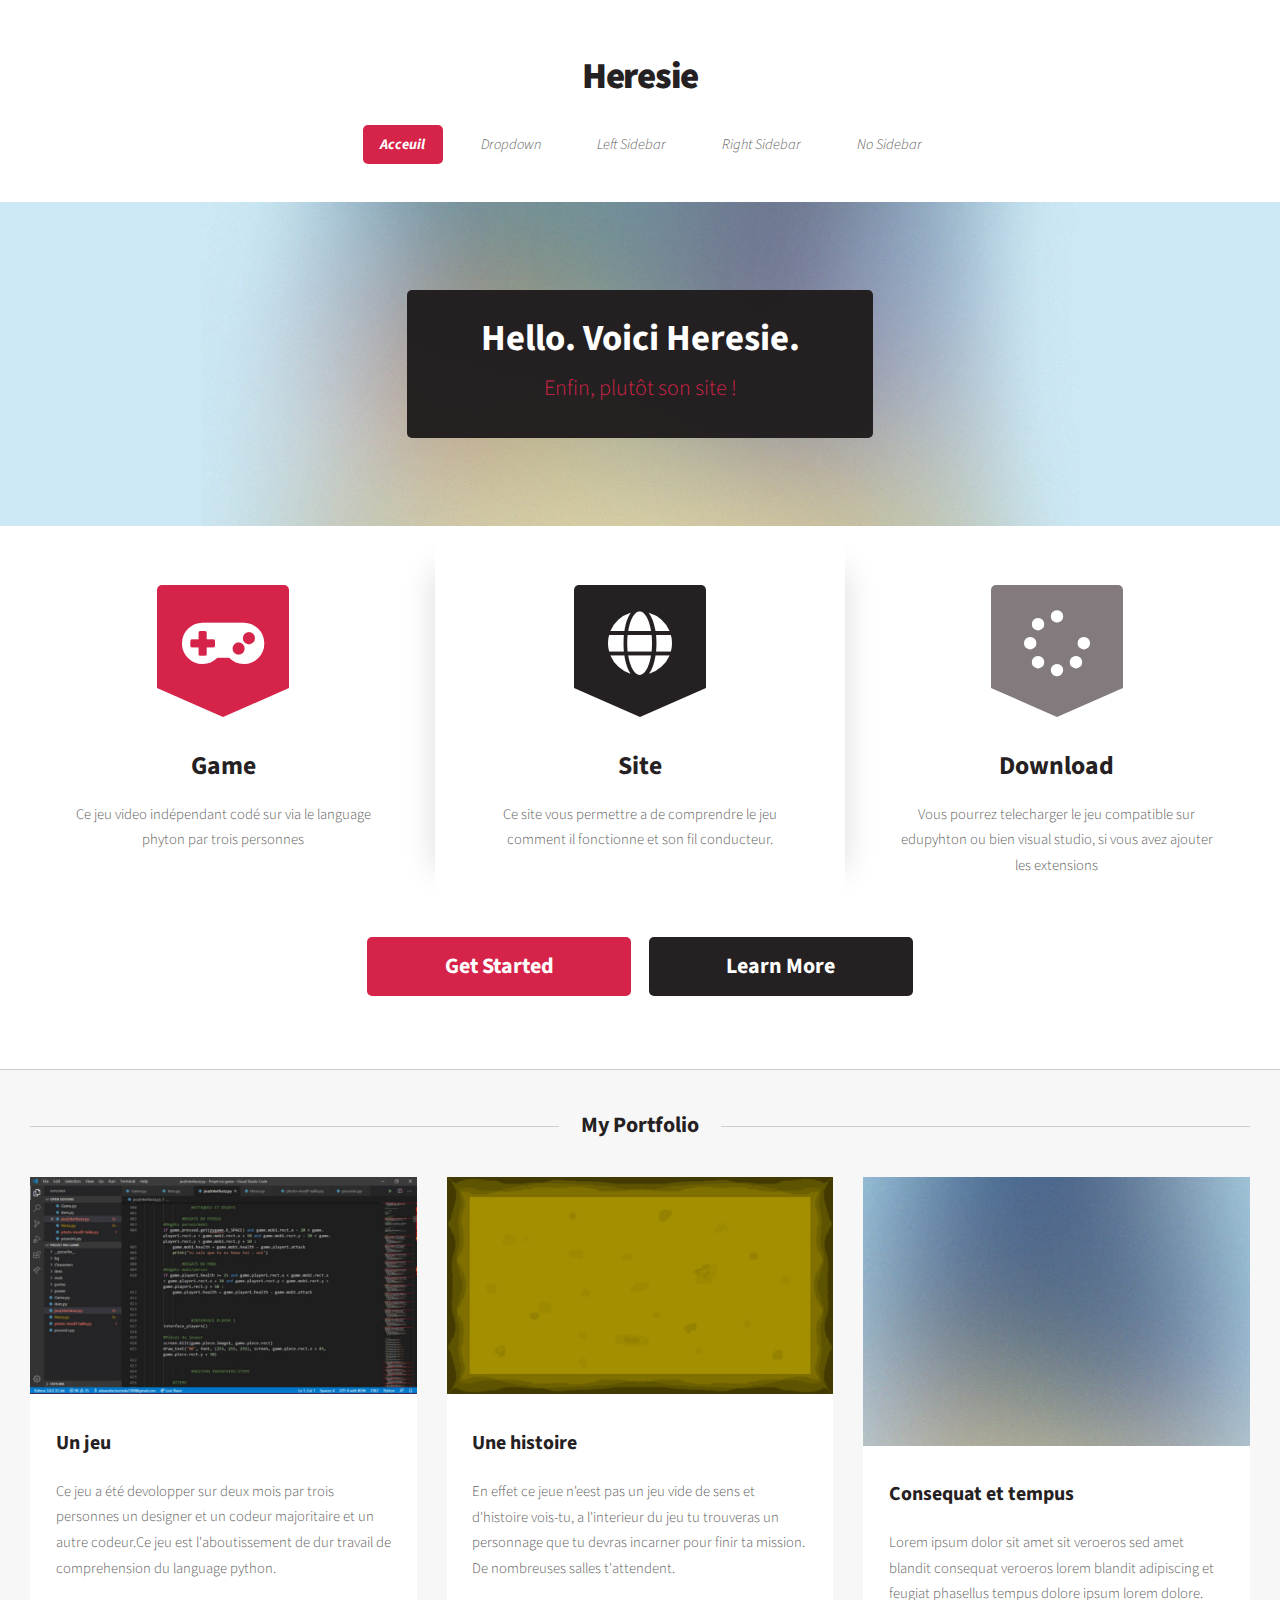
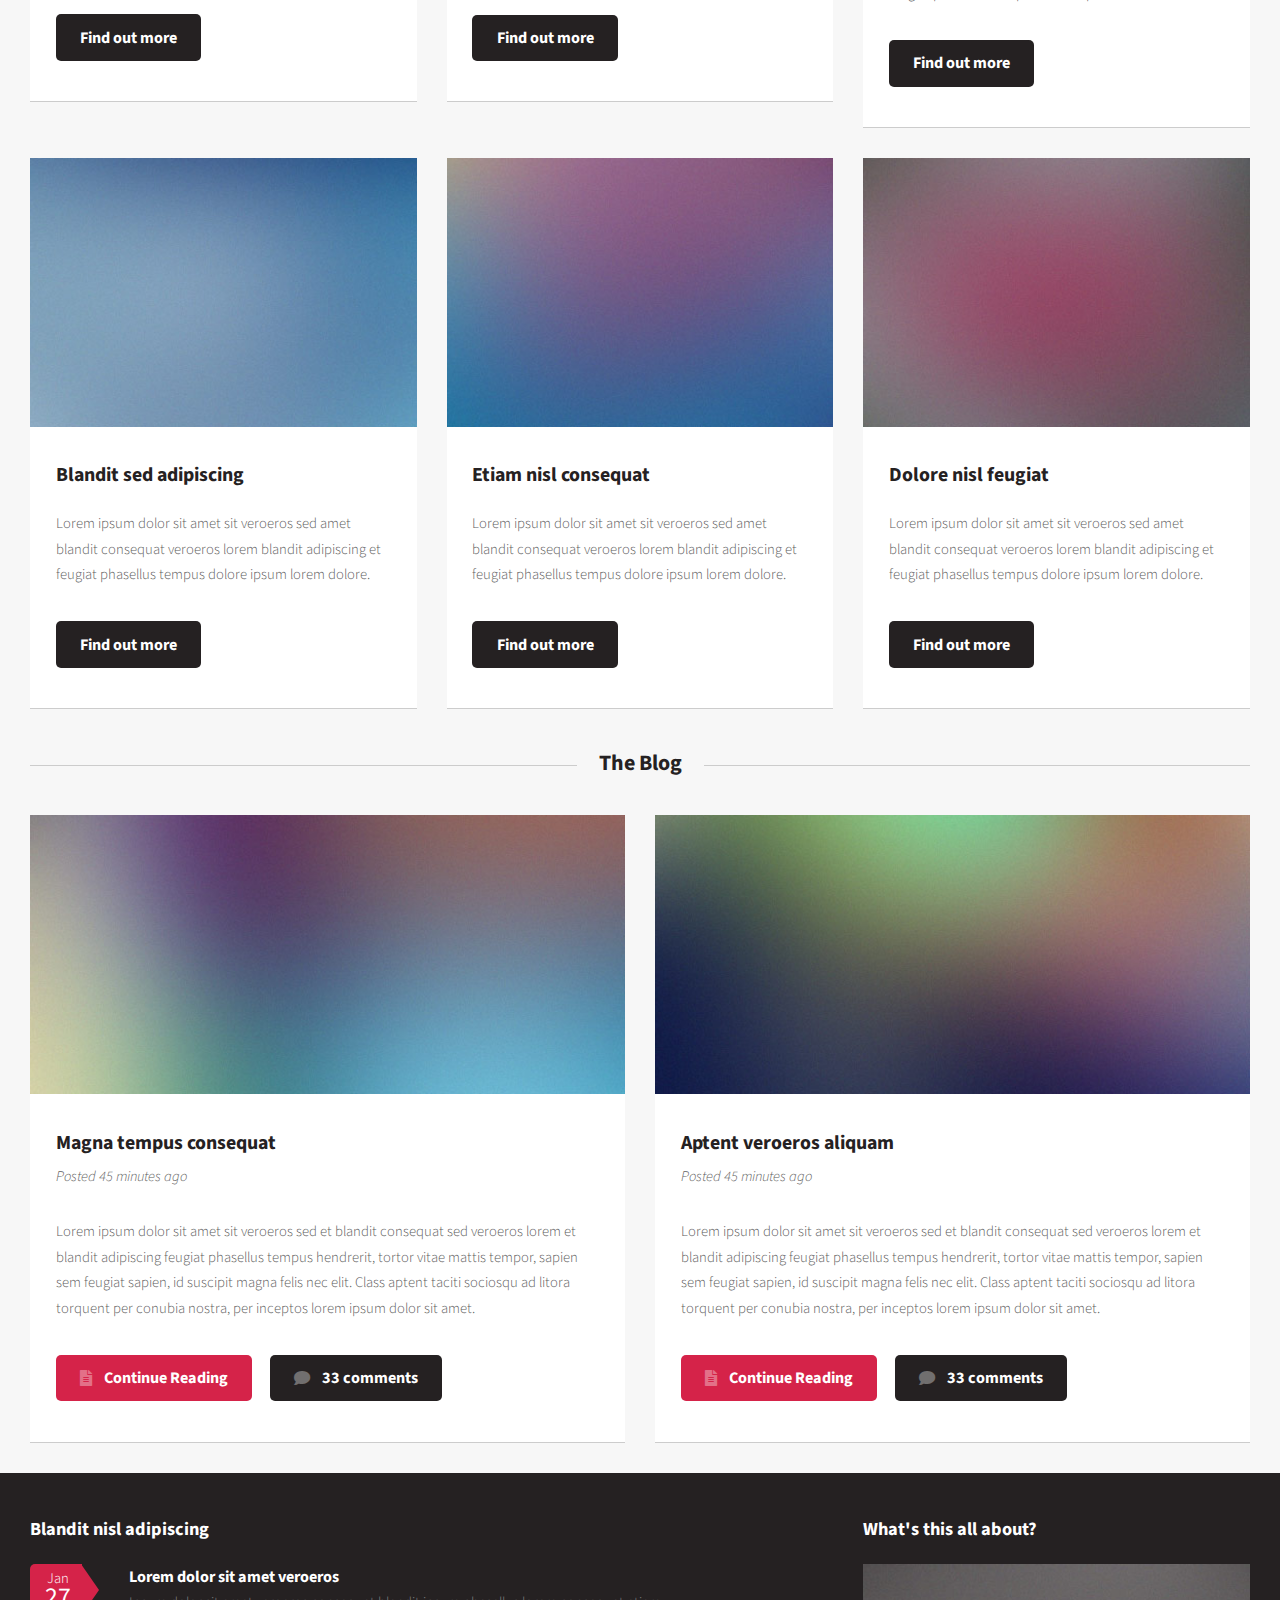
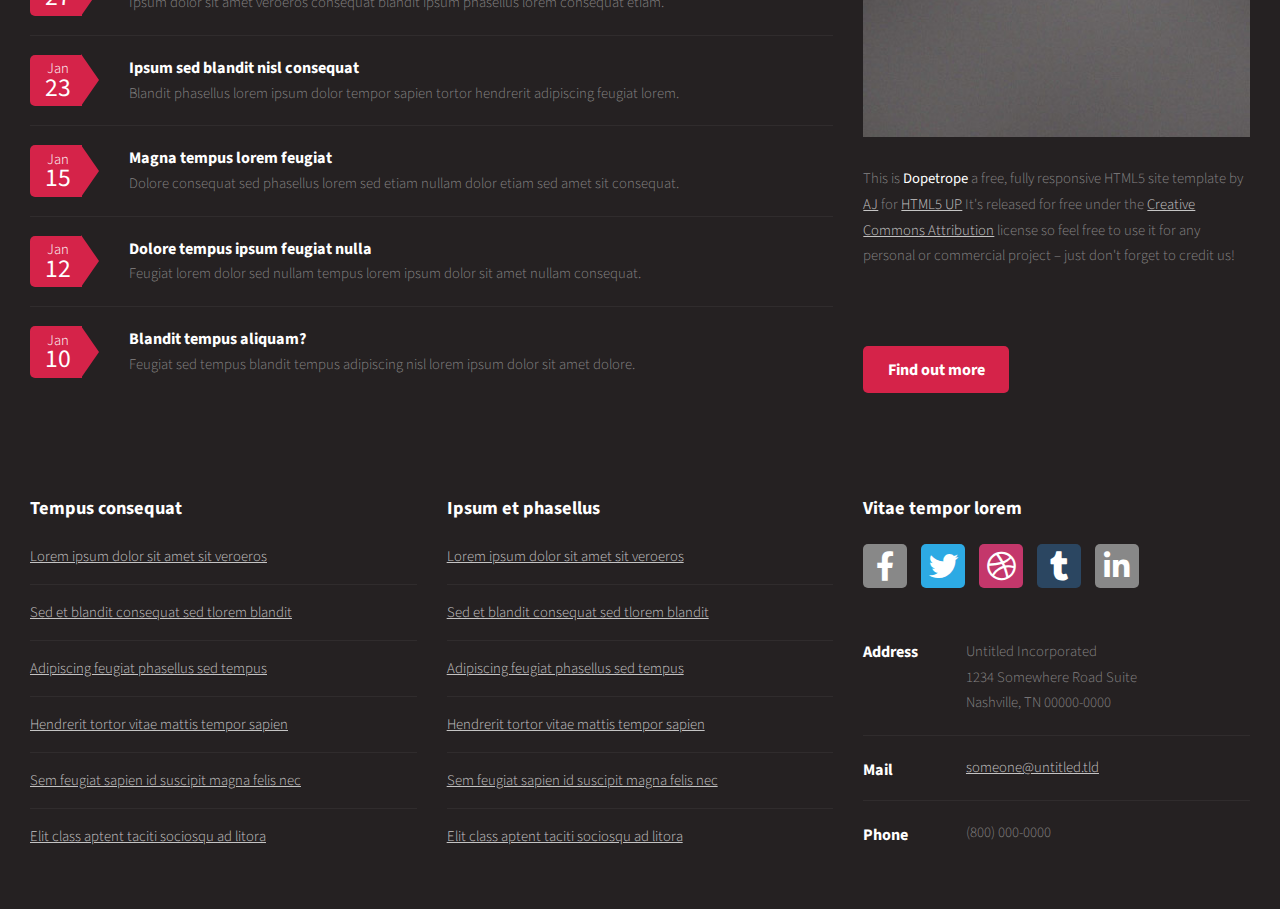
==== index.html @ 4548a5bd "Heresie v1" ====
<!DOCTYPE HTML>
<html>
	<head>
		<title></title>
		<meta charset="utf-8" />
		<meta name="viewport" content="width=device-width, initial-scale=1, user-scalable=no" />
		<link rel="stylesheet" href="assets/css/main.css" />
	</head>
	<body class="homepage is-preload">
		<div id="page-wrapper">

			<!-- Header -->
				<section id="header">

					<!-- Logo -->
						<h1><a href="index.html">Heresie</a></h1>

					<!-- Nav -->
						<nav id="nav">
							<ul>
								<li class="current"><a href="index.html">Acceuil</a></li>
								<li>
									<a href="#">Dropdown</a>
									<ul>
										<li><a href="#">Lorem ipsum dolor</a></li>
										<li><a href="#">Magna phasellus</a></li>
										<li><a href="#">Etiam dolore nisl</a></li>
										<li>
											<a href="#">Phasellus consequat</a>
											<ul>
												<li><a href="#">Magna phasellus</a></li>
												<li><a href="#">Etiam dolore nisl</a></li>
												<li><a href="#">Veroeros feugiat</a></li>
												<li><a href="#">Nisl sed aliquam</a></li>
												<li><a href="#">Dolore adipiscing</a></li>
											</ul>
										</li>
										<li><a href="#">Veroeros feugiat</a></li>
									</ul>
								</li>
								<li><a href="left-sidebar.html">Left Sidebar</a></li>
								<li><a href="right-sidebar.html">Right Sidebar</a></li>
								<li><a href="no-sidebar.html">No Sidebar</a></li>
							</ul>
						</nav>

					<!-- Banner -->
						<section id="banner">
							<header>
								<h2>Hello. Voici Heresie.</h2>
								<p>Enfin, plutôt son site !</p>
							</header>
						</section>

					<!-- Intro -->
						<section id="intro" class="container">
							<div class="row">
								<div class="col-4 col-12-medium">
									<section class="first">
										<i class="icon solid featured fa-gamepad"></i>
										<header>
											<h2>Game</h2>
										</header>
										<p>Ce jeu video indépendant codé sur via le language phyton par trois personnes</p>
									</section>
								</div>
								<div class="col-4 col-12-medium">
									<section class="middle">
										<i class="icon solid featured alt fa-globe"></i>
										<header>
											<h2>Site</h2>
										</header>
										<p>Ce site vous permettre a de comprendre le jeu comment il fonctionne et son fil conducteur.</p>
									</section>
								</div>
								<div class="col-4 col-12-medium">
									<section class="last">
										<i class="icon solid featured alt2 fa-spinner"></i>
										<header>
											<h2>Download</h2>
										</header>
										<p>Vous pourrez telecharger le jeu compatible sur edupyhton ou bien visual studio, si vous avez ajouter les extensions</p>
									</section>
								</div>
							</div>
							<footer>
								<ul class="actions">
									<li><a href="#Portfolio" class="button large">Get Started</a></li>
									<li><a href="#footer" class="button alt large">Learn More</a></li>
								</ul>
							</footer>
						</section>

				</section>

			<!-- Main -->
				<section id="main">
					<div class="container">
						<div class="row">
							<div class="col-12">

								<!-- Portfolio -->
									<section>
										<header class="major" id="Portfolio">
											<h2>My Portfolio</h2>
										</header>
										<div class="row">
											<div class="col-4 col-6-medium col-12-small">
												<section class="box">
													<a href="#" class="image featured"><img src="images/pic02.jpg" alt="" /></a>
													<header>
														<h3>Un jeu</h3>
													</header>
													<p>Ce jeu a été devolopper sur deux mois par trois personnes un designer et un codeur majoritaire et un autre codeur.Ce jeu est l'aboutissement de dur travail de comprehension du language python.</p>
													<footer>
														<ul class="actions">
															<li><a href="#" class="button alt">Find out more</a></li>
														</ul>
													</footer>
												</section>
											</div>
											<div class="col-4 col-6-medium col-12-small">
												<section class="box">
													<a href="#" class="image featured"><img src="images/pic03.jpg" alt="" /></a>
													<header>
														<h3>Une histoire</h3>
													</header>
													<p>En effet ce jeue n'eest pas un jeu vide de sens et d'histoire vois-tu, a l'interieur du jeu tu trouveras un personnage que tu devras incarner pour finir ta mission. De nombreuses salles t'attendent.</p>
													<footer>
														<ul class="actions">
															<li><a href="#" class="button alt">Find out more</a></li>
														</ul>
													</footer>
												</section>
											</div>
											<div class="col-4 col-6-medium col-12-small">
												<section class="box">
													<a href="#" class="image featured"><img src="images/pic04.jpg" alt="" /></a>
													<header>
														<h3>Consequat et tempus</h3>
													</header>
													<p>Lorem ipsum dolor sit amet sit veroeros sed amet blandit consequat veroeros lorem blandit adipiscing et feugiat phasellus tempus dolore ipsum lorem dolore.</p>
													<footer>
														<ul class="actions">
															<li><a href="#" class="button alt">Find out more</a></li>
														</ul>
													</footer>
												</section>
											</div>
											<div class="col-4 col-6-medium col-12-small">
												<section class="box">
													<a href="#" class="image featured"><img src="images/pic05.jpg" alt="" /></a>
													<header>
														<h3>Blandit sed adipiscing</h3>
													</header>
													<p>Lorem ipsum dolor sit amet sit veroeros sed amet blandit consequat veroeros lorem blandit adipiscing et feugiat phasellus tempus dolore ipsum lorem dolore.</p>
													<footer>
														<ul class="actions">
															<li><a href="#" class="button alt">Find out more</a></li>
														</ul>
													</footer>
												</section>
											</div>
											<div class="col-4 col-6-medium col-12-small">
												<section class="box">
													<a href="#" class="image featured"><img src="images/pic06.jpg" alt="" /></a>
													<header>
														<h3>Etiam nisl consequat</h3>
													</header>
													<p>Lorem ipsum dolor sit amet sit veroeros sed amet blandit consequat veroeros lorem blandit adipiscing et feugiat phasellus tempus dolore ipsum lorem dolore.</p>
													<footer>
														<ul class="actions">
															<li><a href="#" class="button alt">Find out more</a></li>
														</ul>
													</footer>
												</section>
											</div>
											<div class="col-4 col-6-medium col-12-small">
												<section class="box">
													<a href="#" class="image featured"><img src="images/pic07.jpg" alt="" /></a>
													<header>
														<h3>Dolore nisl feugiat</h3>
													</header>
													<p>Lorem ipsum dolor sit amet sit veroeros sed amet blandit consequat veroeros lorem blandit adipiscing et feugiat phasellus tempus dolore ipsum lorem dolore.</p>
													<footer>
														<ul class="actions">
															<li><a href="#" class="button alt">Find out more</a></li>
														</ul>
													</footer>
												</section>
											</div>
										</div>
									</section>

							</div>
							<div class="col-12">

								<!-- Blog -->
									<section>
										<header class="major">
											<h2>The Blog</h2>
										</header>
										<div class="row">
											<div class="col-6 col-12-small">
												<section class="box">
													<a href="#" class="image featured"><img src="images/pic08.jpg" alt="" /></a>
													<header>
														<h3>Magna tempus consequat</h3>
														<p>Posted 45 minutes ago</p>
													</header>
													<p>Lorem ipsum dolor sit amet sit veroeros sed et blandit consequat sed veroeros lorem et blandit adipiscing feugiat phasellus tempus hendrerit, tortor vitae mattis tempor, sapien sem feugiat sapien, id suscipit magna felis nec elit. Class aptent taciti sociosqu ad litora torquent per conubia nostra, per inceptos lorem ipsum dolor sit amet.</p>
													<footer>
														<ul class="actions">
															<li><a href="#" class="button icon solid fa-file-alt">Continue Reading</a></li>
															<li><a href="#" class="button alt icon solid fa-comment">33 comments</a></li>
														</ul>
													</footer>
												</section>
											</div>
											<div class="col-6 col-12-small">
												<section class="box">
													<a href="#" class="image featured"><img src="images/pic09.jpg" alt="" /></a>
													<header>
														<h3>Aptent veroeros aliquam</h3>
														<p>Posted 45 minutes ago</p>
													</header>
													<p>Lorem ipsum dolor sit amet sit veroeros sed et blandit consequat sed veroeros lorem et blandit adipiscing feugiat phasellus tempus hendrerit, tortor vitae mattis tempor, sapien sem feugiat sapien, id suscipit magna felis nec elit. Class aptent taciti sociosqu ad litora torquent per conubia nostra, per inceptos lorem ipsum dolor sit amet.</p>
													<footer>
														<ul class="actions">
															<li><a href="#" class="button icon solid fa-file-alt">Continue Reading</a></li>
															<li><a href="#" class="button alt icon solid fa-comment">33 comments</a></li>
														</ul>
													</footer>
												</section>
											</div>
										</div>
									</section>

							</div>
						</div>
					</div>
				</section>

			<!-- Footer -->
				<section id="footer">
					<div class="container">
						<div class="row">
							<div class="col-8 col-12-medium">
								<section>
									<header>
										<h2>Blandit nisl adipiscing</h2>
									</header>
									<ul class="dates">
										<li>
											<span class="date">Jan <strong>27</strong></span>
											<h3><a href="#">Lorem dolor sit amet veroeros</a></h3>
											<p>Ipsum dolor sit amet veroeros consequat blandit ipsum phasellus lorem consequat etiam.</p>
										</li>
										<li>
											<span class="date">Jan <strong>23</strong></span>
											<h3><a href="#">Ipsum sed blandit nisl consequat</a></h3>
											<p>Blandit phasellus lorem ipsum dolor tempor sapien tortor hendrerit adipiscing feugiat lorem.</p>
										</li>
										<li>
											<span class="date">Jan <strong>15</strong></span>
											<h3><a href="#">Magna tempus lorem feugiat</a></h3>
											<p>Dolore consequat sed phasellus lorem sed etiam nullam dolor etiam sed amet sit consequat.</p>
										</li>
										<li>
											<span class="date">Jan <strong>12</strong></span>
											<h3><a href="#">Dolore tempus ipsum feugiat nulla</a></h3>
											<p>Feugiat lorem dolor sed nullam tempus lorem ipsum dolor sit amet nullam consequat.</p>
										</li>
										<li>
											<span class="date">Jan <strong>10</strong></span>
											<h3><a href="#">Blandit tempus aliquam?</a></h3>
											<p>Feugiat sed tempus blandit tempus adipiscing nisl lorem ipsum dolor sit amet dolore.</p>
										</li>
									</ul>
								</section>
							</div>
							<div class="col-4 col-12-medium">
								<section>
									<header>
										<h2>What's this all about?</h2>
									</header>
									<a href="#" class="image featured"><img src="images/pic10.jpg" alt="" /></a>
									<p>
										This is <strong>Dopetrope</strong> a free, fully responsive HTML5 site template by
										<a href="http://twitter.com/ajlkn">AJ</a> for <a href="http://html5up.net/">HTML5 UP</a> It's released for free under
										the <a href="http://html5up.net/license/">Creative Commons Attribution</a> license so feel free to use it for any personal or commercial project &ndash; just don't forget to credit us!
									</p>
									<footer id='footer'>
										<ul class="actions">
											<li><a href="#" class="button">Find out more</a></li>
										</ul>
									</footer>
								</section>
							</div>
							<div class="col-4 col-6-medium col-12-small">
								<section>
									<header>
										<h2>Tempus consequat</h2>
									</header>
									<ul class="divided">
										<li><a href="#">Lorem ipsum dolor sit amet sit veroeros</a></li>
										<li><a href="#">Sed et blandit consequat sed tlorem blandit</a></li>
										<li><a href="#">Adipiscing feugiat phasellus sed tempus</a></li>
										<li><a href="#">Hendrerit tortor vitae mattis tempor sapien</a></li>
										<li><a href="#">Sem feugiat sapien id suscipit magna felis nec</a></li>
										<li><a href="#">Elit class aptent taciti sociosqu ad litora</a></li>
									</ul>
								</section>
							</div>
							<div class="col-4 col-6-medium col-12-small">
								<section>
									<header>
										<h2>Ipsum et phasellus</h2>
									</header>
									<ul class="divided">
										<li><a href="#">Lorem ipsum dolor sit amet sit veroeros</a></li>
										<li><a href="#">Sed et blandit consequat sed tlorem blandit</a></li>
										<li><a href="#">Adipiscing feugiat phasellus sed tempus</a></li>
										<li><a href="#">Hendrerit tortor vitae mattis tempor sapien</a></li>
										<li><a href="#">Sem feugiat sapien id suscipit magna felis nec</a></li>
										<li><a href="#">Elit class aptent taciti sociosqu ad litora</a></li>
									</ul>
								</section>
							</div>
							<div class="col-4 col-12-medium">
								<section>
									<header>
										<h2>Vitae tempor lorem</h2>
									</header>
									<ul class="social">
										<li><a class="icon brands fa-facebook-f" href="#"><span class="label">Facebook</span></a></li>
										<li><a class="icon brands fa-twitter" href="#"><span class="label">Twitter</span></a></li>
										<li><a class="icon brands fa-dribbble" href="#"><span class="label">Dribbble</span></a></li>
										<li><a class="icon brands fa-tumblr" href="#"><span class="label">Tumblr</span></a></li>
										<li><a class="icon brands fa-linkedin-in" href="#"><span class="label">LinkedIn</span></a></li>
									</ul>
									<ul class="contact">
										<li>
											<h3>Address</h3>
											<p>
												Untitled Incorporated<br />
												1234 Somewhere Road Suite<br />
												Nashville, TN 00000-0000
											</p>
										</li>
										<li>
											<h3>Mail</h3>
											<p><a href="#">someone@untitled.tld</a></p>
										</li>
										<li>
											<h3>Phone</h3>
											<p>(800) 000-0000</p>
										</li>
									</ul>
								</section>
							</div>
						</div>
					</div>
				</section>

		</div>

		<!-- Scripts -->
			<script src="assets/js/jquery.min.js"></script>
			<script src="assets/js/jquery.dropotron.min.js"></script>
			<script src="assets/js/browser.min.js"></script>
			<script src="assets/js/breakpoints.min.js"></script>
			<script src="assets/js/util.js"></script>
			<script src="assets/js/main.js"></script>

	</body>
</html>
---- assets/css/main.css ----
@import url("fontawesome-all.min.css");
@import url("https://fonts.googleapis.com/css?family=Source+Sans+Pro:300,400,700,900,300italic");



html, body, div, span, applet, object,
iframe, h1, h2, h3, h4, h5, h6, p, blockquote,
pre, a, abbr, acronym, address, big, cite,
code, del, dfn, em, img, ins, kbd, q, s, samp,
small, strike, strong, sub, sup, tt, var, b,
u, i, center, dl, dt, dd, ol, ul, li, fieldset,
form, label, legend, table, caption, tbody,
tfoot, thead, tr, th, td, article, aside,
canvas, details, embed, figure, figcaption,
footer, header, hgroup, menu, nav, output, ruby,
section, summary, time, mark, audio, video {
	margin: 0;
	padding: 0;
	border: 0;
	font-size: 100%;
	font: inherit;
	vertical-align: baseline;}

article, aside, details, figcaption, figure,
footer, header, hgroup, menu, nav, section {
	display: block;}

body {
	line-height: 1;
}

ol, ul {
	list-style: none;
}

blockquote, q {
	quotes: none;
}

	blockquote:before, blockquote:after, q:before, q:after {
		content: '';
		content: none;
	}

table {
	border-collapse: collapse;
	border-spacing: 0;
}

body {
	-webkit-text-size-adjust: none;
}

mark {
	background-color: transparent;
	color: inherit;
}

input::-moz-focus-inner {
	border: 0;
	padding: 0;
}

input, select, textarea {
	-moz-appearance: none;
	-webkit-appearance: none;
	-ms-appearance: none;
	appearance: none;
}

/* Basic */

	html {
		box-sizing: border-box;
	}

	*, *:before, *:after {
		box-sizing: inherit;
	}

	body {
		background: #252122;
		background-image: url("images/bg02.png");
	}

		body.is-preload *, body.is-preload *:before, body.is-preload *:after {
			-moz-animation: none !important;
			-webkit-animation: none !important;
			-ms-animation: none !important;
			animation: none !important;
			-moz-transition: none !important;
			-webkit-transition: none !important;
			-ms-transition: none !important;
			transition: none !important;
		}

	body, input, textarea, select {
		font-family: 'Source Sans Pro';
		font-weight: 300;
		color: #5d5d5d;
		font-size: 14pt;
		line-height: 1.75em;
	}

	strong, b {
		color: #252122;
		font-weight: 400;
	}

	i, em {
		font-style: italic;
	}

	sub {
		position: relative;
		top: 0.5em;
		font-size: 0.8em;
	}

	sup {
		position: relative;
		top: -0.5em;
		font-size: 0.8em;
	}

	blockquote {
		border-left: solid 0.75em #dddddd;
		padding: 1em 0 1em 1.5em;
		font-style: italic;
	}

	h1, h2, h3, h4, h5, h6 {
		color: #252122;
		font-weight: 700;
	}

	h1 a, h2 a, h3 a, h4 a, h5 a, h6 a {
		color: inherit;
		text-decoration: none;
	}

	h2 {
		font-size: 1.5em;
	}

	h3 {
		font-size: 1.35em;
	}

	a {
		color: #d52349;
		text-decoration: underline;
	}

		a:hover {
			text-decoration: none;
		}

	br.clear {
		clear: both;
	}

	hr {
		border: 0;
		border-top: solid 1px #dddddd;
		height: 1px;
		margin: 2em 0 2em 0;
	}

	p, ul, ol, dl, table {
		margin-bottom: 2em;
	}

/* Container */

	.container {
		margin: 0 auto;
		max-width: 100%;
		width: 70em;
	}

		@media screen and (max-width: 1680px) {

			.container {
				width: 70em;
			}

		}

		@media screen and (max-width: 1280px) {

			.container {
				width: calc(100% - 60px);
			}

		}

		@media screen and (max-width: 980px) {

			.container {
				width: calc(100% - 80px);
			}

		}

		@media screen and (max-width: 736px) {

			.container {
				width: calc(100% - 40px);
			}

		}

/* Row */

	.row {
		display: flex;
		flex-wrap: wrap;
		box-sizing: border-box;
		align-items: stretch;
	}

		.row > * {
			box-sizing: border-box;
		}

		.row.gtr-uniform > * > :last-child {
			margin-bottom: 0;
		}

		.row.aln-left {
			justify-content: flex-start;
		}

		.row.aln-center {
			justify-content: center;
		}

		.row.aln-right {
			justify-content: flex-end;
		}

		.row.aln-top {
			align-items: flex-start;
		}

		.row.aln-middle {
			align-items: center;
		}

		.row.aln-bottom {
			align-items: flex-end;
		}

		.row > .imp {
			order: -1;
		}

		.row > .col-1 {
			width: 8.33333%;
		}

		.row > .off-1 {
			margin-left: 8.33333%;
		}

		.row > .col-2 {
			width: 16.66667%;
		}

		.row > .off-2 {
			margin-left: 16.66667%;
		}

		.row > .col-3 {
			width: 25%;
		}

		.row > .off-3 {
			margin-left: 25%;
		}

		.row > .col-4 {
			width: 33.33333%;
		}

		.row > .off-4 {
			margin-left: 33.33333%;
		}

		.row > .col-5 {
			width: 41.66667%;
		}

		.row > .off-5 {
			margin-left: 41.66667%;
		}

		.row > .col-6 {
			width: 50%;
		}

		.row > .off-6 {
			margin-left: 50%;
		}

		.row > .col-7 {
			width: 58.33333%;
		}

		.row > .off-7 {
			margin-left: 58.33333%;
		}

		.row > .col-8 {
			width: 66.66667%;
		}

		.row > .off-8 {
			margin-left: 66.66667%;
		}

		.row > .col-9 {
			width: 75%;
		}

		.row > .off-9 {
			margin-left: 75%;
		}

		.row > .col-10 {
			width: 83.33333%;
		}

		.row > .off-10 {
			margin-left: 83.33333%;
		}

		.row > .col-11 {
			width: 91.66667%;
		}

		.row > .off-11 {
			margin-left: 91.66667%;
		}

		.row > .col-12 {
			width: 100%;
		}

		.row > .off-12 {
			margin-left: 100%;
		}

		.row.gtr-0 {
			margin-top: 0px;
			margin-left: 0px;
		}

			.row.gtr-0 > * {
				padding: 0px 0 0 0px;
			}

			.row.gtr-0.gtr-uniform {
				margin-top: 0px;
			}

				.row.gtr-0.gtr-uniform > * {
					padding-top: 0px;
				}

		.row.gtr-25 {
			margin-top: -12.5px;
			margin-left: -12.5px;
		}

			.row.gtr-25 > * {
				padding: 12.5px 0 0 12.5px;
			}

			.row.gtr-25.gtr-uniform {
				margin-top: -12.5px;
			}

				.row.gtr-25.gtr-uniform > * {
					padding-top: 12.5px;
				}

		.row.gtr-50 {
			margin-top: -25px;
			margin-left: -25px;
		}

			.row.gtr-50 > * {
				padding: 25px 0 0 25px;
			}

			.row.gtr-50.gtr-uniform {
				margin-top: -25px;
			}

				.row.gtr-50.gtr-uniform > * {
					padding-top: 25px;
				}

		.row {
			margin-top: -50px;
			margin-left: -50px;
		}

			.row > * {
				padding: 50px 0 0 50px;
			}

			.row.gtr-uniform {
				margin-top: -50px;
			}

				.row.gtr-uniform > * {
					padding-top: 50px;
				}

		.row.gtr-150 {
			margin-top: -75px;
			margin-left: -75px;
		}

			.row.gtr-150 > * {
				padding: 75px 0 0 75px;
			}

			.row.gtr-150.gtr-uniform {
				margin-top: -75px;
			}

				.row.gtr-150.gtr-uniform > * {
					padding-top: 75px;
				}

		.row.gtr-200 {
			margin-top: -100px;
			margin-left: -100px;
		}

			.row.gtr-200 > * {
				padding: 100px 0 0 100px;
			}

			.row.gtr-200.gtr-uniform {
				margin-top: -100px;
			}

				.row.gtr-200.gtr-uniform > * {
					padding-top: 100px;
				}

		@media screen and (max-width: 1680px) {

			.row {
				display: flex;
				flex-wrap: wrap;
				box-sizing: border-box;
				align-items: stretch;
			}

				.row > * {
					box-sizing: border-box;
				}

				.row.gtr-uniform > * > :last-child {
					margin-bottom: 0;
				}

				.row.aln-left {
					justify-content: flex-start;
				}

				.row.aln-center {
					justify-content: center;
				}

				.row.aln-right {
					justify-content: flex-end;
				}

				.row.aln-top {
					align-items: flex-start;
				}

				.row.aln-middle {
					align-items: center;
				}

				.row.aln-bottom {
					align-items: flex-end;
				}

				.row > .imp-xlarge {
					order: -1;
				}

				.row > .col-1-xlarge {
					width: 8.33333%;
				}

				.row > .off-1-xlarge {
					margin-left: 8.33333%;
				}

				.row > .col-2-xlarge {
					width: 16.66667%;
				}

				.row > .off-2-xlarge {
					margin-left: 16.66667%;
				}

				.row > .col-3-xlarge {
					width: 25%;
				}

				.row > .off-3-xlarge {
					margin-left: 25%;
				}

				.row > .col-4-xlarge {
					width: 33.33333%;
				}

				.row > .off-4-xlarge {
					margin-left: 33.33333%;
				}

				.row > .col-5-xlarge {
					width: 41.66667%;
				}

				.row > .off-5-xlarge {
					margin-left: 41.66667%;
				}

				.row > .col-6-xlarge {
					width: 50%;
				}

				.row > .off-6-xlarge {
					margin-left: 50%;
				}

				.row > .col-7-xlarge {
					width: 58.33333%;
				}

				.row > .off-7-xlarge {
					margin-left: 58.33333%;
				}

				.row > .col-8-xlarge {
					width: 66.66667%;
				}

				.row > .off-8-xlarge {
					margin-left: 66.66667%;
				}

				.row > .col-9-xlarge {
					width: 75%;
				}

				.row > .off-9-xlarge {
					margin-left: 75%;
				}

				.row > .col-10-xlarge {
					width: 83.33333%;
				}

				.row > .off-10-xlarge {
					margin-left: 83.33333%;
				}

				.row > .col-11-xlarge {
					width: 91.66667%;
				}

				.row > .off-11-xlarge {
					margin-left: 91.66667%;
				}

				.row > .col-12-xlarge {
					width: 100%;
				}

				.row > .off-12-xlarge {
					margin-left: 100%;
				}

				.row.gtr-0 {
					margin-top: 0px;
					margin-left: 0px;
				}

					.row.gtr-0 > * {
						padding: 0px 0 0 0px;
					}

					.row.gtr-0.gtr-uniform {
						margin-top: 0px;
					}

						.row.gtr-0.gtr-uniform > * {
							padding-top: 0px;
						}

				.row.gtr-25 {
					margin-top: -12.5px;
					margin-left: -12.5px;
				}

					.row.gtr-25 > * {
						padding: 12.5px 0 0 12.5px;
					}

					.row.gtr-25.gtr-uniform {
						margin-top: -12.5px;
					}

						.row.gtr-25.gtr-uniform > * {
							padding-top: 12.5px;
						}

				.row.gtr-50 {
					margin-top: -25px;
					margin-left: -25px;
				}

					.row.gtr-50 > * {
						padding: 25px 0 0 25px;
					}

					.row.gtr-50.gtr-uniform {
						margin-top: -25px;
					}

						.row.gtr-50.gtr-uniform > * {
							padding-top: 25px;
						}

				.row {
					margin-top: -50px;
					margin-left: -50px;
				}

					.row > * {
						padding: 50px 0 0 50px;
					}

					.row.gtr-uniform {
						margin-top: -50px;
					}

						.row.gtr-uniform > * {
							padding-top: 50px;
						}

				.row.gtr-150 {
					margin-top: -75px;
					margin-left: -75px;
				}

					.row.gtr-150 > * {
						padding: 75px 0 0 75px;
					}

					.row.gtr-150.gtr-uniform {
						margin-top: -75px;
					}

						.row.gtr-150.gtr-uniform > * {
							padding-top: 75px;
						}

				.row.gtr-200 {
					margin-top: -100px;
					margin-left: -100px;
				}

					.row.gtr-200 > * {
						padding: 100px 0 0 100px;
					}

					.row.gtr-200.gtr-uniform {
						margin-top: -100px;
					}

						.row.gtr-200.gtr-uniform > * {
							padding-top: 100px;
						}

		}

		@media screen and (max-width: 1280px) {

			.row {
				display: flex;
				flex-wrap: wrap;
				box-sizing: border-box;
				align-items: stretch;
			}

				.row > * {
					box-sizing: border-box;
				}

				.row.gtr-uniform > * > :last-child {
					margin-bottom: 0;
				}

				.row.aln-left {
					justify-content: flex-start;
				}

				.row.aln-center {
					justify-content: center;
				}

				.row.aln-right {
					justify-content: flex-end;
				}

				.row.aln-top {
					align-items: flex-start;
				}

				.row.aln-middle {
					align-items: center;
				}

				.row.aln-bottom {
					align-items: flex-end;
				}

				.row > .imp-large {
					order: -1;
				}

				.row > .col-1-large {
					width: 8.33333%;
				}

				.row > .off-1-large {
					margin-left: 8.33333%;
				}

				.row > .col-2-large {
					width: 16.66667%;
				}

				.row > .off-2-large {
					margin-left: 16.66667%;
				}

				.row > .col-3-large {
					width: 25%;
				}

				.row > .off-3-large {
					margin-left: 25%;
				}

				.row > .col-4-large {
					width: 33.33333%;
				}

				.row > .off-4-large {
					margin-left: 33.33333%;
				}

				.row > .col-5-large {
					width: 41.66667%;
				}

				.row > .off-5-large {
					margin-left: 41.66667%;
				}

				.row > .col-6-large {
					width: 50%;
				}

				.row > .off-6-large {
					margin-left: 50%;
				}

				.row > .col-7-large {
					width: 58.33333%;
				}

				.row > .off-7-large {
					margin-left: 58.33333%;
				}

				.row > .col-8-large {
					width: 66.66667%;
				}

				.row > .off-8-large {
					margin-left: 66.66667%;
				}

				.row > .col-9-large {
					width: 75%;
				}

				.row > .off-9-large {
					margin-left: 75%;
				}

				.row > .col-10-large {
					width: 83.33333%;
				}

				.row > .off-10-large {
					margin-left: 83.33333%;
				}

				.row > .col-11-large {
					width: 91.66667%;
				}

				.row > .off-11-large {
					margin-left: 91.66667%;
				}

				.row > .col-12-large {
					width: 100%;
				}

				.row > .off-12-large {
					margin-left: 100%;
				}

				.row.gtr-0 {
					margin-top: 0px;
					margin-left: 0px;
				}

					.row.gtr-0 > * {
						padding: 0px 0 0 0px;
					}

					.row.gtr-0.gtr-uniform {
						margin-top: 0px;
					}

						.row.gtr-0.gtr-uniform > * {
							padding-top: 0px;
						}

				.row.gtr-25 {
					margin-top: -7.5px;
					margin-left: -7.5px;
				}

					.row.gtr-25 > * {
						padding: 7.5px 0 0 7.5px;
					}

					.row.gtr-25.gtr-uniform {
						margin-top: -7.5px;
					}

						.row.gtr-25.gtr-uniform > * {
							padding-top: 7.5px;
						}

				.row.gtr-50 {
					margin-top: -15px;
					margin-left: -15px;
				}

					.row.gtr-50 > * {
						padding: 15px 0 0 15px;
					}

					.row.gtr-50.gtr-uniform {
						margin-top: -15px;
					}

						.row.gtr-50.gtr-uniform > * {
							padding-top: 15px;
						}

				.row {
					margin-top: -30px;
					margin-left: -30px;
				}

					.row > * {
						padding: 30px 0 0 30px;
					}

					.row.gtr-uniform {
						margin-top: -30px;
					}

						.row.gtr-uniform > * {
							padding-top: 30px;
						}

				.row.gtr-150 {
					margin-top: -45px;
					margin-left: -45px;
				}

					.row.gtr-150 > * {
						padding: 45px 0 0 45px;
					}

					.row.gtr-150.gtr-uniform {
						margin-top: -45px;
					}

						.row.gtr-150.gtr-uniform > * {
							padding-top: 45px;
						}

				.row.gtr-200 {
					margin-top: -60px;
					margin-left: -60px;
				}

					.row.gtr-200 > * {
						padding: 60px 0 0 60px;
					}

					.row.gtr-200.gtr-uniform {
						margin-top: -60px;
					}

						.row.gtr-200.gtr-uniform > * {
							padding-top: 60px;
						}

		}

		@media screen and (max-width: 980px) {

			.row {
				display: flex;
				flex-wrap: wrap;
				box-sizing: border-box;
				align-items: stretch;
			}

				.row > * {
					box-sizing: border-box;
				}

				.row.gtr-uniform > * > :last-child {
					margin-bottom: 0;
				}

				.row.aln-left {
					justify-content: flex-start;
				}

				.row.aln-center {
					justify-content: center;
				}

				.row.aln-right {
					justify-content: flex-end;
				}

				.row.aln-top {
					align-items: flex-start;
				}

				.row.aln-middle {
					align-items: center;
				}

				.row.aln-bottom {
					align-items: flex-end;
				}

				.row > .imp-medium {
					order: -1;
				}

				.row > .col-1-medium {
					width: 8.33333%;
				}

				.row > .off-1-medium {
					margin-left: 8.33333%;
				}

				.row > .col-2-medium {
					width: 16.66667%;
				}

				.row > .off-2-medium {
					margin-left: 16.66667%;
				}

				.row > .col-3-medium {
					width: 25%;
				}

				.row > .off-3-medium {
					margin-left: 25%;
				}

				.row > .col-4-medium {
					width: 33.33333%;
				}

				.row > .off-4-medium {
					margin-left: 33.33333%;
				}

				.row > .col-5-medium {
					width: 41.66667%;
				}

				.row > .off-5-medium {
					margin-left: 41.66667%;
				}

				.row > .col-6-medium {
					width: 50%;
				}

				.row > .off-6-medium {
					margin-left: 50%;
				}

				.row > .col-7-medium {
					width: 58.33333%;
				}

				.row > .off-7-medium {
					margin-left: 58.33333%;
				}

				.row > .col-8-medium {
					width: 66.66667%;
				}

				.row > .off-8-medium {
					margin-left: 66.66667%;
				}

				.row > .col-9-medium {
					width: 75%;
				}

				.row > .off-9-medium {
					margin-left: 75%;
				}

				.row > .col-10-medium {
					width: 83.33333%;
				}

				.row > .off-10-medium {
					margin-left: 83.33333%;
				}

				.row > .col-11-medium {
					width: 91.66667%;
				}

				.row > .off-11-medium {
					margin-left: 91.66667%;
				}

				.row > .col-12-medium {
					width: 100%;
				}

				.row > .off-12-medium {
					margin-left: 100%;
				}

				.row.gtr-0 {
					margin-top: 0px;
					margin-left: 0px;
				}

					.row.gtr-0 > * {
						padding: 0px 0 0 0px;
					}

					.row.gtr-0.gtr-uniform {
						margin-top: 0px;
					}

						.row.gtr-0.gtr-uniform > * {
							padding-top: 0px;
						}

				.row.gtr-25 {
					margin-top: -10px;
					margin-left: -10px;
				}

					.row.gtr-25 > * {
						padding: 10px 0 0 10px;
					}

					.row.gtr-25.gtr-uniform {
						margin-top: -10px;
					}

						.row.gtr-25.gtr-uniform > * {
							padding-top: 10px;
						}

				.row.gtr-50 {
					margin-top: -20px;
					margin-left: -20px;
				}

					.row.gtr-50 > * {
						padding: 20px 0 0 20px;
					}

					.row.gtr-50.gtr-uniform {
						margin-top: -20px;
					}

						.row.gtr-50.gtr-uniform > * {
							padding-top: 20px;
						}

				.row {
					margin-top: -40px;
					margin-left: -40px;
				}

					.row > * {
						padding: 40px 0 0 40px;
					}

					.row.gtr-uniform {
						margin-top: -40px;
					}

						.row.gtr-uniform > * {
							padding-top: 40px;
						}

				.row.gtr-150 {
					margin-top: -60px;
					margin-left: -60px;
				}

					.row.gtr-150 > * {
						padding: 60px 0 0 60px;
					}

					.row.gtr-150.gtr-uniform {
						margin-top: -60px;
					}

						.row.gtr-150.gtr-uniform > * {
							padding-top: 60px;
						}

				.row.gtr-200 {
					margin-top: -80px;
					margin-left: -80px;
				}

					.row.gtr-200 > * {
						padding: 80px 0 0 80px;
					}

					.row.gtr-200.gtr-uniform {
						margin-top: -80px;
					}

						.row.gtr-200.gtr-uniform > * {
							padding-top: 80px;
						}

		}

		@media screen and (max-width: 736px) {

			.row {
				display: flex;
				flex-wrap: wrap;
				box-sizing: border-box;
				align-items: stretch;
			}

				.row > * {
					box-sizing: border-box;
				}

				.row.gtr-uniform > * > :last-child {
					margin-bottom: 0;
				}

				.row.aln-left {
					justify-content: flex-start;
				}

				.row.aln-center {
					justify-content: center;
				}

				.row.aln-right {
					justify-content: flex-end;
				}

				.row.aln-top {
					align-items: flex-start;
				}

				.row.aln-middle {
					align-items: center;
				}

				.row.aln-bottom {
					align-items: flex-end;
				}

				.row > .imp-small {
					order: -1;
				}

				.row > .col-1-small {
					width: 8.33333%;
				}

				.row > .off-1-small {
					margin-left: 8.33333%;
				}

				.row > .col-2-small {
					width: 16.66667%;
				}

				.row > .off-2-small {
					margin-left: 16.66667%;
				}

				.row > .col-3-small {
					width: 25%;
				}

				.row > .off-3-small {
					margin-left: 25%;
				}

				.row > .col-4-small {
					width: 33.33333%;
				}

				.row > .off-4-small {
					margin-left: 33.33333%;
				}

				.row > .col-5-small {
					width: 41.66667%;
				}

				.row > .off-5-small {
					margin-left: 41.66667%;
				}

				.row > .col-6-small {
					width: 50%;
				}

				.row > .off-6-small {
					margin-left: 50%;
				}

				.row > .col-7-small {
					width: 58.33333%;
				}

				.row > .off-7-small {
					margin-left: 58.33333%;
				}

				.row > .col-8-small {
					width: 66.66667%;
				}

				.row > .off-8-small {
					margin-left: 66.66667%;
				}

				.row > .col-9-small {
					width: 75%;
				}

				.row > .off-9-small {
					margin-left: 75%;
				}

				.row > .col-10-small {
					width: 83.33333%;
				}

				.row > .off-10-small {
					margin-left: 83.33333%;
				}

				.row > .col-11-small {
					width: 91.66667%;
				}

				.row > .off-11-small {
					margin-left: 91.66667%;
				}

				.row > .col-12-small {
					width: 100%;
				}

				.row > .off-12-small {
					margin-left: 100%;
				}

				.row.gtr-0 {
					margin-top: 0px;
					margin-left: 0px;
				}

					.row.gtr-0 > * {
						padding: 0px 0 0 0px;
					}

					.row.gtr-0.gtr-uniform {
						margin-top: 0px;
					}

						.row.gtr-0.gtr-uniform > * {
							padding-top: 0px;
						}

				.row.gtr-25 {
					margin-top: -5px;
					margin-left: -5px;
				}

					.row.gtr-25 > * {
						padding: 5px 0 0 5px;
					}

					.row.gtr-25.gtr-uniform {
						margin-top: -5px;
					}

						.row.gtr-25.gtr-uniform > * {
							padding-top: 5px;
						}

				.row.gtr-50 {
					margin-top: -10px;
					margin-left: -10px;
				}

					.row.gtr-50 > * {
						padding: 10px 0 0 10px;
					}

					.row.gtr-50.gtr-uniform {
						margin-top: -10px;
					}

						.row.gtr-50.gtr-uniform > * {
							padding-top: 10px;
						}

				.row {
					margin-top: -20px;
					margin-left: -20px;
				}

					.row > * {
						padding: 20px 0 0 20px;
					}

					.row.gtr-uniform {
						margin-top: -20px;
					}

						.row.gtr-uniform > * {
							padding-top: 20px;
						}

				.row.gtr-150 {
					margin-top: -30px;
					margin-left: -30px;
				}

					.row.gtr-150 > * {
						padding: 30px 0 0 30px;
					}

					.row.gtr-150.gtr-uniform {
						margin-top: -30px;
					}

						.row.gtr-150.gtr-uniform > * {
							padding-top: 30px;
						}

				.row.gtr-200 {
					margin-top: -40px;
					margin-left: -40px;
				}

					.row.gtr-200 > * {
						padding: 40px 0 0 40px;
					}

					.row.gtr-200.gtr-uniform {
						margin-top: -40px;
					}

						.row.gtr-200.gtr-uniform > * {
							padding-top: 40px;
						}

		}

/* Form */

	form label {
		display: block;
		color: #252122;
		font-weight: 400;
		margin: 0 0 0.5em 0;
	}

	form input[type=text],
	form input[type=email],
	form input[type=password],
	form select,
	form textarea {
		-webkit-appearance: none;
		display: block;
		border: 0;
		padding: 0.75em 1em;
		font-size: 1em;
		border-radius: 5px;
		border: solid 1px #dddddd;
		background: #fff;
		width: 100%;
	}

		form input[type=text]:focus,
		form input[type=email]:focus,
		form input[type=password]:focus,
		form select:focus,
		form textarea:focus {
			box-shadow: inset 0px 0px 1px 1px #43bff0;
		}

	form textarea {
		height: 15em;
	}

	form ::-webkit-input-placeholder {
		color: #555 !important;
	}

	form :-moz-placeholder {
		color: #555 !important;
	}

	form ::-moz-placeholder {
		color: #555 !important;
	}

	form :-ms-input-placeholder {
		color: #555 !important;
	}

	form ::-moz-focus-inner {
		border: 0;
	}

/* Tables */

	table {
		width: 100%;
	}

		table tr {
			border-top: solid 1px #dddddd;
		}

			table tr:first-child {
				border-top: 0;
			}

		table td {
			padding: 0.5em 1em 0.5em 1em;
		}

		table th {
			text-align: left;
			padding: 0.5em 1em 0.5em 1em;
			font-weight: 700;
			margin: 0 0 1em 0;
		}

		table thead {
			border-bottom: solid 2px #dddddd;
		}

/* Section/Article */

	section, article {
		margin-bottom: 2.5em;
	}

		section > :last-child, section:last-child, article > :last-child, article:last-child {
			margin-bottom: 0;
		}

	header {
		margin: 0 0 1.5em 0;
	}

		header > p {
			display: block;
			font-style: italic;
			margin: 0.5em 0 0 0;
			padding-bottom: 0.5em;
		}

		header.major {
			position: relative;
			text-align: center;
			border-top: solid 1px #ccc;
			top: 1em;
			margin: 0 0 3em 0;
		}

			header.major h2 {
				background: #fff;
				position: relative;
				top: -0.65em;
				display: inline;
				margin: 0;
				padding: 0 1em 0 1em;
			}

	footer {
		margin: 2.25em 0 0 0;
	}

/* Box */

	.box {
		background: #ffffff;
		border-bottom: solid 1px #ccc;
		padding: 2.75em 1.75em 2.75em 1.75em;
	}

		.box .image.featured {
			position: relative;
			width: auto;
			left: 1.75em;
			top: 1.75em;
			margin: -4.5em 0 4.25em -3.5em;
		}

		.box.post header {
			padding-top: 1em;
			margin: 0 0 2em 0;
		}

		.box.post h2 {
			font-size: 2.5em;
			letter-spacing: -0.015em;
		}

		.box.post header > p {
			margin-top: 1.25em;
			font-size: 1.25em;
		}

		.box footer ul.actions {
			margin-bottom: 0;
		}

/* Button */

	input[type="button"],
	input[type="submit"],
	input[type="reset"],
	button,
	.button {
		-webkit-appearance: none;
		display: inline-block;
		text-decoration: none;
		cursor: pointer;
		border: 0;
		border-radius: 5px;
		background: #d52349;
		color: #fff !important;
		font-weight: 700;
		outline: 0;
		font-size: 1.1em;
		padding: 0.65em 1.5em 0.65em 1.5em;
		text-align: center;
		-moz-transition: background-color .25s ease-in-out;
		-webkit-transition: background-color .25s ease-in-out;
		-ms-transition: background-color .25s ease-in-out;
		transition: background-color .25s ease-in-out;
	}

		input[type="button"]:hover,
		input[type="submit"]:hover,
		input[type="reset"]:hover,
		button:hover,
		.button:hover {
			background: #e53359;
		}

		input[type="button"]:active,
		input[type="submit"]:active,
		input[type="reset"]:active,
		button:active,
		.button:active {
			background: #c51349;
		}

		input[type="button"].alt,
		input[type="submit"].alt,
		input[type="reset"].alt,
		button.alt,
		.button.alt {
			background: #252122;
		}

			input[type="button"].alt:hover,
			input[type="submit"].alt:hover,
			input[type="reset"].alt:hover,
			button.alt:hover,
			.button.alt:hover {
				background: #353132;
			}

			input[type="button"].alt:active,
			input[type="submit"].alt:active,
			input[type="reset"].alt:active,
			button.alt:active,
			.button.alt:active {
				background: #151112;
			}

		input[type="button"].icon:before,
		input[type="submit"].icon:before,
		input[type="reset"].icon:before,
		button.icon:before,
		.button.icon:before {
			opacity: 0.35;
			position: relative;
			top: 0.05em;
			margin-right: 0.75em;
		}

		input[type="button"].large,
		input[type="submit"].large,
		input[type="reset"].large,
		button.large,
		.button.large {
			font-size: 1.5em;
			padding: 0.75em 1.5em 0.75em 1.5em;
		}

/* Image */

	.image {
		display: inline-block;
		outline: 0;
	}

		.image img {
			display: block;
			width: 100%;
		}

		.image.centered {
			display: block;
			margin: 0 0 2em 0;
		}

			.image.centered img {
				margin: 0 auto;
				width: auto;
			}

		.image.featured {
			display: block;
			width: 100%;
			margin: 0 0 2em 0;
		}

		.image.left {
			float: left;
			margin: 0 2em 2em 0;
		}

/* List */

	ul {
		list-style: disc;
		padding-left: 1em;
	}

		ul li {
			padding-left: 0.5em;
		}

	ol {
		list-style: decimal;
		padding-left: 1.25em;
	}

		ol li {
			padding-left: 0.25em;
		}

/* Actions */

	ul.actions {
		list-style: none;
		padding-left: 0;
	}

		ul.actions li {
			display: inline-block;
			margin-left: 1em;
			padding-left: 0;
		}

			ul.actions li:first-child {
				margin-left: 0;
			}

/* Links */

	ul.links {
		list-style: none;
		padding-left: 0;
	}

		ul.links li {
			display: inline-block;
			border-left: solid 1px rgba(255, 255, 255, 0.05);
			padding: 0 0 0 1em;
			margin: 0 0 0 1em;
		}

			ul.links li:first-child {
				border-left: 0;
				padding-left: 0;
				margin-left: 0;
			}

/* Contact */

	ul.contact {
		list-style: none;
		padding-left: 0;
	}

		ul.contact li {
			position: relative;
			border-top: solid 1px #ddd;
			padding: 1.3em 0 1.3em 7em;
		}

			ul.contact li h3 {
				position: absolute;
				left: 0;
				top: 1.3em;
				font-size: 1.1em;
			}

			ul.contact li p {
				margin: 0;
			}

			ul.contact li:first-child {
				padding-top: 0;
				border-top: 0;
			}

				ul.contact li:first-child h3 {
					top: 0;
				}

/* Dates */

	ul.dates {
		list-style: none;
		padding-left: 0;
	}

		ul.dates li {
			position: relative;
			border-top: solid 1px #ddd;
			padding: 1.3em 0 1.3em 6.75em;
		}

		ul.dates .date {
			display: block;
			position: absolute;
			left: 0;
			top: 1.3em;
			background-color: #d52349;
			height: 3.5em;
			text-align: center;
			color: #fff;
			line-height: 1em;
			border-top-left-radius: 5px;
			border-bottom-left-radius: 5px;
			padding: 0.5em 0.75em 0 1em;
		}

			ul.dates .date:after {
				content: '';
				position: absolute;
				bottom: 0;
				right: -1.2em;
				border-left: solid 1.25em #d52349;
				border-top: solid 1.8em transparent;
				border-bottom: solid 1.8em transparent;
			}

			ul.dates .date strong {
				display: block;
				font-size: 1.75em;
				padding-top: 0.15em;
			}

		ul.dates h3 {
			font-size: 1.1em;
		}

		ul.dates p {
			margin: 0;
		}

		ul.dates li:first-child {
			border-top: 0;
			padding-top: 0;
		}

			ul.dates li:first-child .date {
				top: 0;
			}

/* Divided */

	ul.divided {
		list-style: none;
		padding-left: 0;
	}

		ul.divided li {
			border-top: solid 1px #ddd;
			padding: 1em 0 1em 0;
		}

			ul.divided li:first-child {
				border-top: 0;
				padding-top: 0;
			}

/* Social */

	ul.social {
		list-style: none;
		padding-left: 0;
		overflow: hidden;
		cursor: default;
		margin: 0 0 3.25em 0;
	}

		ul.social li {
			display: inline-block;
			padding-left: 0;
			margin-left: 0.75em;
		}

			ul.social li:first-child {
				margin-left: 0;
			}

			ul.social li a {
				display: inline-block;
				width: 3em;
				height: 3em;
				text-align: center;
				border-radius: 5px;
				background: #888;
				-moz-transition: background-color .25s ease-in-out;
				-webkit-transition: background-color .25s ease-in-out;
				-ms-transition: background-color .25s ease-in-out;
				transition: background-color .25s ease-in-out;
			}

				ul.social li a:before {
					color: #fff;
					font-size: 2em;
					line-height: 1.5em;
				}

				ul.social li a.fa-facebook {
					background: #3c5a98;
				}

					ul.social li a.fa-facebook:hover {
						background: #4c6aa8;
					}

				ul.social li a.fa-twitter {
					background: #2daae4;
				}

					ul.social li a.fa-twitter:hover {
						background: #3dbaf4;
					}

				ul.social li a.fa-dribbble {
					background: #c4376b;
				}

					ul.social li a.fa-dribbble:hover {
						background: #d4477b;
					}

				ul.social li a.fa-linkedin {
					background: #006599;
				}

					ul.social li a.fa-linkedin:hover {
						background: #1075a9;
					}

				ul.social li a.fa-tumblr {
					background: #2b4661;
				}

					ul.social li a.fa-tumblr:hover {
						background: #3b5671;
					}

				ul.social li a.fa-google-plus {
					background: #da2713;
				}

					ul.social li a.fa-google-plus:hover {
						background: #ea3723;
					}

/* Icons */

	.icon {
		text-decoration: none;
		position: relative;
		text-decoration: none;
	}

		.icon:before {
			-moz-osx-font-smoothing: grayscale;
			-webkit-font-smoothing: antialiased;
			display: inline-block;
			font-style: normal;
			font-variant: normal;
			text-rendering: auto;
			line-height: 1;
			text-transform: none !important;
			font-family: 'Font Awesome 5 Free';
			font-weight: 400;
		}

		.icon.solid:before {
			font-weight: 900;
		}

		.icon.brands:before {
			font-family: 'Font Awesome 5 Brands';
		}

		.icon:before {
			line-height: inherit;
		}

		.icon > .label {
			display: none;
		}
		

		.icon.featured {
			position: relative;
			display: inline-block;
			background-color: #d52349;
			width: 9em;
			padding: 1.75em 0 0.75em 0;
			border-top-left-radius: 5px;
			border-top-right-radius: 5px;
			margin: 0 0 4.5em 0;
			cursor: default;
		}

			.icon.featured:before {
				font-size: 4.5em;
				line-height: 1em;
				color: #fff;
			}

			.icon.featured:after {
				content: '';
				position: absolute;
				bottom: -1.95em;
				left: 0;
				border-top: solid 2em #d52349;
				border-left: solid 4.5em transparent;
				border-right: solid 4.5em transparent;
			}

			.icon.featured.alt {
				background-color: #252122;
			}

				.icon.featured.alt:after {
					border-top-color: #252122;
				}

			.icon.featured.alt2 {
				background-color: #827a7c;
			}

				.icon.featured.alt2:after {
					border-top-color: #827a7c;
				}

/* Page Wrapper */

	#page-wrapper > section {
		margin-bottom: 0;
	}

/* Header */

	#header {
		position: relative;
		background: #ffffff;
		border-bottom: solid 1px #ccc;
		padding: 5em 0 4em 0;
		text-align: center;
	}

		#header h1 {
			color: #252122;
			font-weight: 900;
			font-size: 2.5em;
			letter-spacing: -0.035em;
			line-height: 1;
		}

/* Nav */

	#nav {
		margin: 2.5em 0 0 0;
	}

		#nav > ul {
			margin: 0;
		}

			#nav > ul > li {
				display: inline-block;
				font-style: italic;
				margin: 0 0.35em 0 0.35em;
			}

				#nav > ul > li > ul {
					display: none;
				}

				#nav > ul > li > a {
					border-radius: 5px;
					color: #5d5d5d;
					text-decoration: none;
					padding: 0.6em 1.2em 0.6em 1.2em;
					-moz-transition: background-color .25s ease-in-out;
					-webkit-transition: background-color .25s ease-in-out;
					-ms-transition: background-color .25s ease-in-out;
					transition: background-color .25s ease-in-out;
					outline: 0;
				}

				#nav > ul > li:hover > a, #nav > ul > li.active > a {
					background: #f3f3f3;
				}

				#nav > ul > li.current > a {
					background: #d52349;
					color: #fff !important;
					font-weight: 700;
				}

	.dropotron {
		border-radius: 5px;
		background-color: #252122;
		background-color: rgba(34, 30, 31, 0.98);
		padding: 1.25em 1.5em 1.25em 1.5em;
		font-style: italic;
		min-width: 13em;
		box-shadow: 0px 8px 15px 0px rgba(0, 0, 0, 0.5);
		text-align: left;
		margin-top: -1.25em;
		margin-left: -1px;
		list-style: none;
	}

		.dropotron a, .dropotron span {
			color: #aaa;
			text-decoration: none;
			-moz-transition: color .25s ease-in-out;
			-webkit-transition: color .25s ease-in-out;
			-ms-transition: color .25s ease-in-out;
			transition: color .25s ease-in-out;
		}

		.dropotron li {
			padding: 0.25em 0 0.25em 0;
		}

			.dropotron li:hover > a, .dropotron li:hover > span {
				color: #fff;
			}

		.dropotron.level-0 {
			margin-top: 2em;
		}

			.dropotron.level-0:before {
				content: '';
				display: block;
				position: absolute;
				left: 50%;
				margin-left: -10px;
				top: -9px;
				border-left: solid 10px transparent;
				border-right: solid 10px transparent;
				border-bottom: solid 10px #252122;
				border-bottom-color: rgba(34, 30, 31, 0.98);
			}

/* Banner */

	#banner {
		background: #CCE8F4 url("../../images/pic01.jpg");
		background-position: center center;
		background-size: auto 100%;
		background-repeat: no-repeat;
		text-align: center;
		position: relative;
		padding: 8em 0;
		margin: 4em 0 0 0;
	}

		#banner header {
			background-color: rgba(34, 30, 31, 0.98);
			display: inline-block;
			padding: 2.5em 5em;
			border-radius: 5px;
		}

			#banner header h2 {
				color: #fff;
				font-weight: 700;
				font-size: 2.5em;
				margin: 0 0 0.65em 0;
			}

			#banner header p {
				color: #d52349;
				padding: 0;
				font-style: normal;
				margin: 0;
				font-size: 1.5em;
			}

/* Intro */

	#intro {
		text-align: center;
		overflow: hidden;
	}

		#intro section {
			margin: 3em 0;
			padding: 2.5em 0;
		}

		#intro h2 {
			font-size: 1.75em;
		}

		#intro p {
			margin: 0;
		}

		#intro .middle {
			position: relative;
			z-index: 1;
		}

			#intro .middle:before {
				content: '';
				width: 32px;
				height: 100%;
				position: absolute;
				left: -24px;
				top: 0;
				display: block;
				z-index: -1;
				box-shadow: 32px 0 0 0 #fff, 0 -32px 0 0 #fff, 0 32px 0 0 #fff, 32px 32px 0 0 #fff, 32px -32px 0 0 #fff, 0 0 32px 0 rgba(0, 0, 0, 0.15);
			}

			#intro .middle:after {
				content: '';
				width: 32px;
				height: 100%;
				position: absolute;
				right: -24px;
				top: 0;
				display: block;
				z-index: -1;
				box-shadow: -32px 0 0 0 #fff, 0 -32px 0 0 #fff, 0 32px 0 0 #fff, -32px 32px 0 0 #fff, -32px -32px 0 0 #fff, 0 0 32px 0 rgba(0, 0, 0, 0.15);
			}

		#intro .button {
			min-width: 12em;
		}

		#intro footer {
			margin: 0;
		}

/* Main */

	#main {
		position: relative;
		background: #f7f7f7 url("images/bg02.png");
		padding: 4em 0 4em 0;
	}

		#main:before {
			content: '';
			position: absolute;
			top: 0;
			left: 0;
			width: 100%;
			background: url("images/bg01.png");
			background-size: 100% 100%;
			z-index: 0;
			opacity: 0.1;
		}

		#main .major h2 {
			background: #f7f7f7 url("images/bg02.png");
		}

/* Footer */

	#footer {
		position: relative;
		color: #858484;
		padding: 4em 0;
	}

		#footer:before {
			content: '';
			position: absolute;
			top: 0;
			left: 0;
			width: 100%;
			background: url("images/bg01.png");
			background-size: 100% 100%;
			z-index: 0;
			opacity: 0.5;
		}

		#footer a {
			color: #c5c4c4;
		}

		#footer h2, #footer h3, #footer h4, #footer h5, #footer h6, #footer strong, #footer b {
			color: #fff;
		}

			#footer h2 a, #footer h3 a, #footer h4 a, #footer h5 a, #footer h6 a, #footer strong a, #footer b a {
				color: inherit;
			}

		#footer ul.contact li,
		#footer ul.dates li,
		#footer ul.divided li {
			border-top-color: #353434;
			border-top-color: rgba(255, 255, 255, 0.05);
		}

		#footer header {
			margin: 0 0 3em 0;
		}

			#footer header h2 {
				font-size: 1.75em;
			}

/* Copyright */

	#copyright {
		text-align: center;
		margin: 3em 0 2em 0;
	}

		#copyright ul.links {
			display: inline-block;
			background: #2C2929;
			background: rgba(255, 255, 255, 0.05);
			border-radius: 5px;
			margin: 0;
			padding: 0.85em 2.25em 0.85em 2.25em;
		}

/* XLarge */

	@media screen and (max-width: 1680px) {

		/* Basic */

			body, input, textarea, select {
				font-size: 12pt;
			}

	}

/* Large */

	@media screen and (max-width: 1280px) {

		/* Basic */

			body, input, textarea, select {
				font-size: 11pt;
			}

		/* Section/Article */

			header.major {
				margin: 0.75em 0 2.5em 0;
			}

				header.major h2 {
					padding: 0 1em 0 1em;
				}

		/* Social */

			ul.social li {
				margin: 0 0 0.25em 0.75em;
			}

		/* Header */

			#header {
				padding: 4em 0 3em 0;
			}

		/* Banner */

			#banner {
				padding: 6em 0;
				margin: 3em 0 0 0;
			}

		/* Intro */

			#intro {
				padding: 0;
			}

				#intro section {
					padding: 1em 2em;
				}

				#intro .middle:before {
					left: -12px;
				}

				#intro .middle:after {
					right: -12px;
				}

		/* Main */

			#main {
				padding: 30px 0;
			}

		/* Footer */

			#footer {
				padding: 3em 0;
			}

				#footer:before {
					height: 2.5em;
				}

				#footer header {
					margin: 0 0 1.5em 0;
				}

					#footer header h2 {
						font-size: 1.25em;
					}

		/* Copyright */

			#copyright {
				margin: 0;
			}

	}

/* Medium */

	#navPanel, #titleBar {
		display: none;
	}

	@media screen and (max-width: 980px) {

		/* Basic */

			html, body {
				overflow-x: hidden;
			}

		/* Box */

			.box footer ul.actions li {
				margin: 1em 0 0 0;
				display: block;
			}

				.box footer ul.actions li .button {
					width: 100%;
				}

				.box footer ul.actions li:first-child {
					margin-top: 0;
				}

		/* Header */

			#header {
				padding: 3.5em 0 3em 0;
			}

		/* Nav */

			#nav {
				display: none;
			}

		/* Intro */

			#intro {
				padding: 3em 0 0 0;
			}

				#intro section {
					position: relative;
					border-top: solid 1px #dfdfdf;
					margin: 0;
					padding: 40px 0 0 0;
				}

					#intro section.first {
						border-top: 0;
						padding-top: 0;
					}

					#intro section p {
						margin: 0;
					}

				#intro .middle:before, #intro .middle:after {
					display: none;
				}

				#intro footer {
					padding: 3em 0 0 0;
				}

					#intro footer ul.actions {
						margin-bottom: 0;
					}

		/* Main */

			#main {
				padding: 40px 0;
			}

		/* Copyright */

			#copyright ul.links {
				display: block;
			}

		/* Nav */

			#page-wrapper {
				-moz-backface-visibility: hidden;
				-webkit-backface-visibility: hidden;
				-ms-backface-visibility: hidden;
				backface-visibility: hidden;
				-moz-transition: -moz-transform 0.5s ease;
				-webkit-transition: -webkit-transform 0.5s ease;
				-ms-transition: -ms-transform 0.5s ease;
				transition: transform 0.5s ease;
				padding-bottom: 1px;
			}

			#titleBar {
				-moz-backface-visibility: hidden;
				-webkit-backface-visibility: hidden;
				-ms-backface-visibility: hidden;
				backface-visibility: hidden;
				-moz-transition: -moz-transform 0.5s ease;
				-webkit-transition: -webkit-transform 0.5s ease;
				-ms-transition: -ms-transform 0.5s ease;
				transition: transform 0.5s ease;
				display: block;
				height: 44px;
				left: 0;
				position: fixed;
				top: 0;
				width: 100%;
				z-index: 10001;
				background: none;
			}

				#titleBar .toggle {
					text-decoration: none;
					width: 80px;
					height: 60px;
				}

					#titleBar .toggle:before {
						-moz-osx-font-smoothing: grayscale;
						-webkit-font-smoothing: antialiased;
						display: inline-block;
						font-style: normal;
						font-variant: normal;
						text-rendering: auto;
						line-height: 1;
						text-transform: none !important;
						font-family: 'Font Awesome 5 Free';
						font-weight: 900;
					}

					#titleBar .toggle:before {
						content: '\f0c9';
						display: block;
						position: absolute;
						left: 10px;
						top: 10px;
						width: 50px;
						height: 40px;
						line-height: 40px;
						font-size: 18px;
						color: #fff;
						text-align: center;
						background: rgba(150, 150, 150, 0.75);
						border-radius: 5px;
					}

					#titleBar .toggle:active:before {
						background-color: #969696;
					}

			#navPanel {
				-moz-backface-visibility: hidden;
				-webkit-backface-visibility: hidden;
				-ms-backface-visibility: hidden;
				backface-visibility: hidden;
				-moz-transform: translateX(-275px);
				-webkit-transform: translateX(-275px);
				-ms-transform: translateX(-275px);
				transform: translateX(-275px);
				-moz-transition: -moz-transform 0.5s ease;
				-webkit-transition: -webkit-transform 0.5s ease;
				-ms-transition: -ms-transform 0.5s ease;
				transition: transform 0.5s ease;
				display: block;
				height: 100%;
				left: 0;
				overflow-y: auto;
				position: fixed;
				top: 0;
				width: 275px;
				z-index: 10002;
				color: #858484;
				background-image: url("images/bg02.png");
				box-shadow: inset -3px 0px 5px 0px rgba(0, 0, 0, 0.35);
			}

				#navPanel .link {
					display: block;
					color: #888;
					text-decoration: none;
					height: 44px;
					line-height: 44px;
					border-top: solid 1px rgba(255, 255, 255, 0.05);
					padding: 0 1em 0 1em;
					font-style: italic;
				}

					#navPanel .link:first-child {
						border-top: 0;
					}

				#navPanel .indent-1 {
					display: inline-block;
					width: 1em;
				}

				#navPanel .indent-2 {
					display: inline-block;
					width: 2em;
				}

				#navPanel .indent-3 {
					display: inline-block;
					width: 3em;
				}

				#navPanel .indent-4 {
					display: inline-block;
					width: 4em;
				}

				#navPanel .indent-5 {
					display: inline-block;
					width: 5em;
				}

				#navPanel .depth-0 {
					color: #fff;
				}

			body.navPanel-visible #page-wrapper {
				-moz-transform: translateX(275px);
				-webkit-transform: translateX(275px);
				-ms-transform: translateX(275px);
				transform: translateX(275px);
			}

			body.navPanel-visible #titleBar {
				-moz-transform: translateX(275px);
				-webkit-transform: translateX(275px);
				-ms-transform: translateX(275px);
				transform: translateX(275px);
			}

			body.navPanel-visible #navPanel {
				-moz-transform: translateX(0);
				-webkit-transform: translateX(0);
				-ms-transform: translateX(0);
				transform: translateX(0);
			}

	}

/* Small */

	@media screen and (max-width: 736px) {

		/* Basic */

			body, input, textarea, select {
				font-size: 11pt;
			}

			h2, h3, h4, h5, h6 {
				font-size: 1.25em;
			}

		/* Button */

			input[type="button"].large,
			input[type="submit"].large,
			input[type="reset"].large,
			button.large,
			.button.large {
				font-size: 1.1em;
				padding: 0.65em 1.5em 0.65em 1.5em;
			}

		/* Actions */

			ul.actions li {
				margin: 1em 0 0 0;
				display: block;
			}

				ul.actions li .button {
					width: 100%;
				}

				ul.actions li:first-child {
					margin-top: 0;
				}

		/* Section/Article */

			section, article {
				margin-bottom: 20px;
			}

			header {
				margin: 0 0 1em 0;
			}

			footer {
				margin: 2em 0 0 0;
			}

		/* Box */

			.box {
				padding: 25px 15px 20px 15px;
			}

				.box .image.featured {
					left: 15px;
					top: 15px;
					margin: -40px 0 40px -30px;
				}

				.box.post header {
					padding-top: 0;
					margin: 0 0 1em 0;
				}

				.box.post h2 {
					font-size: 1.5em;
					line-height: 1.5em;
				}

				.box.post header > p {
					margin-top: 0;
					font-size: 1em;
				}

		/* Divided */

			ul.divided li {
				padding: 0.5em 0 0.5em 0;
			}

		/* Contact */

			ul.contact li {
				padding: 0.8em 0 0.8em 7em;
			}

				ul.contact li h3 {
					top: 0.8em;
				}

		/* Dates */

			ul.dates li {
				padding-left: 6em;
			}

			ul.dates h3 {
				margin: 0 0 0.5em 0;
			}

		/* Links */

			ul.links li {
				display: block;
				padding: 0.25em 0 0 0;
				margin: 0.25em 0 0 0;
				border-left: 0;
			}

				ul.links li:first-child {
					padding-top: 0;
					margin-top: 0;
				}

		/* Social */

			ul.social li {
				margin: 0 0.5em 0.75em 0;
			}

		/* Icons */

			.icon.featured {
				width: 8em;
				margin: 0 0 3em 0;
			}

				.icon.featured:after {
					border-left: solid 4em transparent;
					border-right: solid 4em transparent;
				}

		/* Header */

			#header {
				text-align: center;
				padding: 2em 0;
			}

				#header h1 {
					color: #252122;
					font-weight: 900;
					font-size: 1.75em;
					letter-spacing: -0.035em;
				}

		/* Intro */

			#intro {
				padding: 2em 0 0 0;
			}

				#intro section {
					padding: 40px 0 0 0;
					margin: 20px 0 0 0;
				}

				#intro h2 {
					font-size: 1.25em;
				}

		/* Banner */

			#banner {
				padding: 6em 0;
				margin: 2em 0 0 0;
			}

				#banner header {
					padding: 1.5em 1em 1.5em 1em;
					display: block;
					border-radius: 0;
				}

					#banner header h2 {
						font-size: 1.5em;
						line-height: 1.5em;
						margin: 0 0 0.25em 0;
					}

					#banner header p {
						font-size: 1.2em;
					}

		/* Main */

			#main {
				padding: 20px 0;
			}

		/* Footer */

			#footer {
				padding: 40px 0 20px 0;
			}

	}
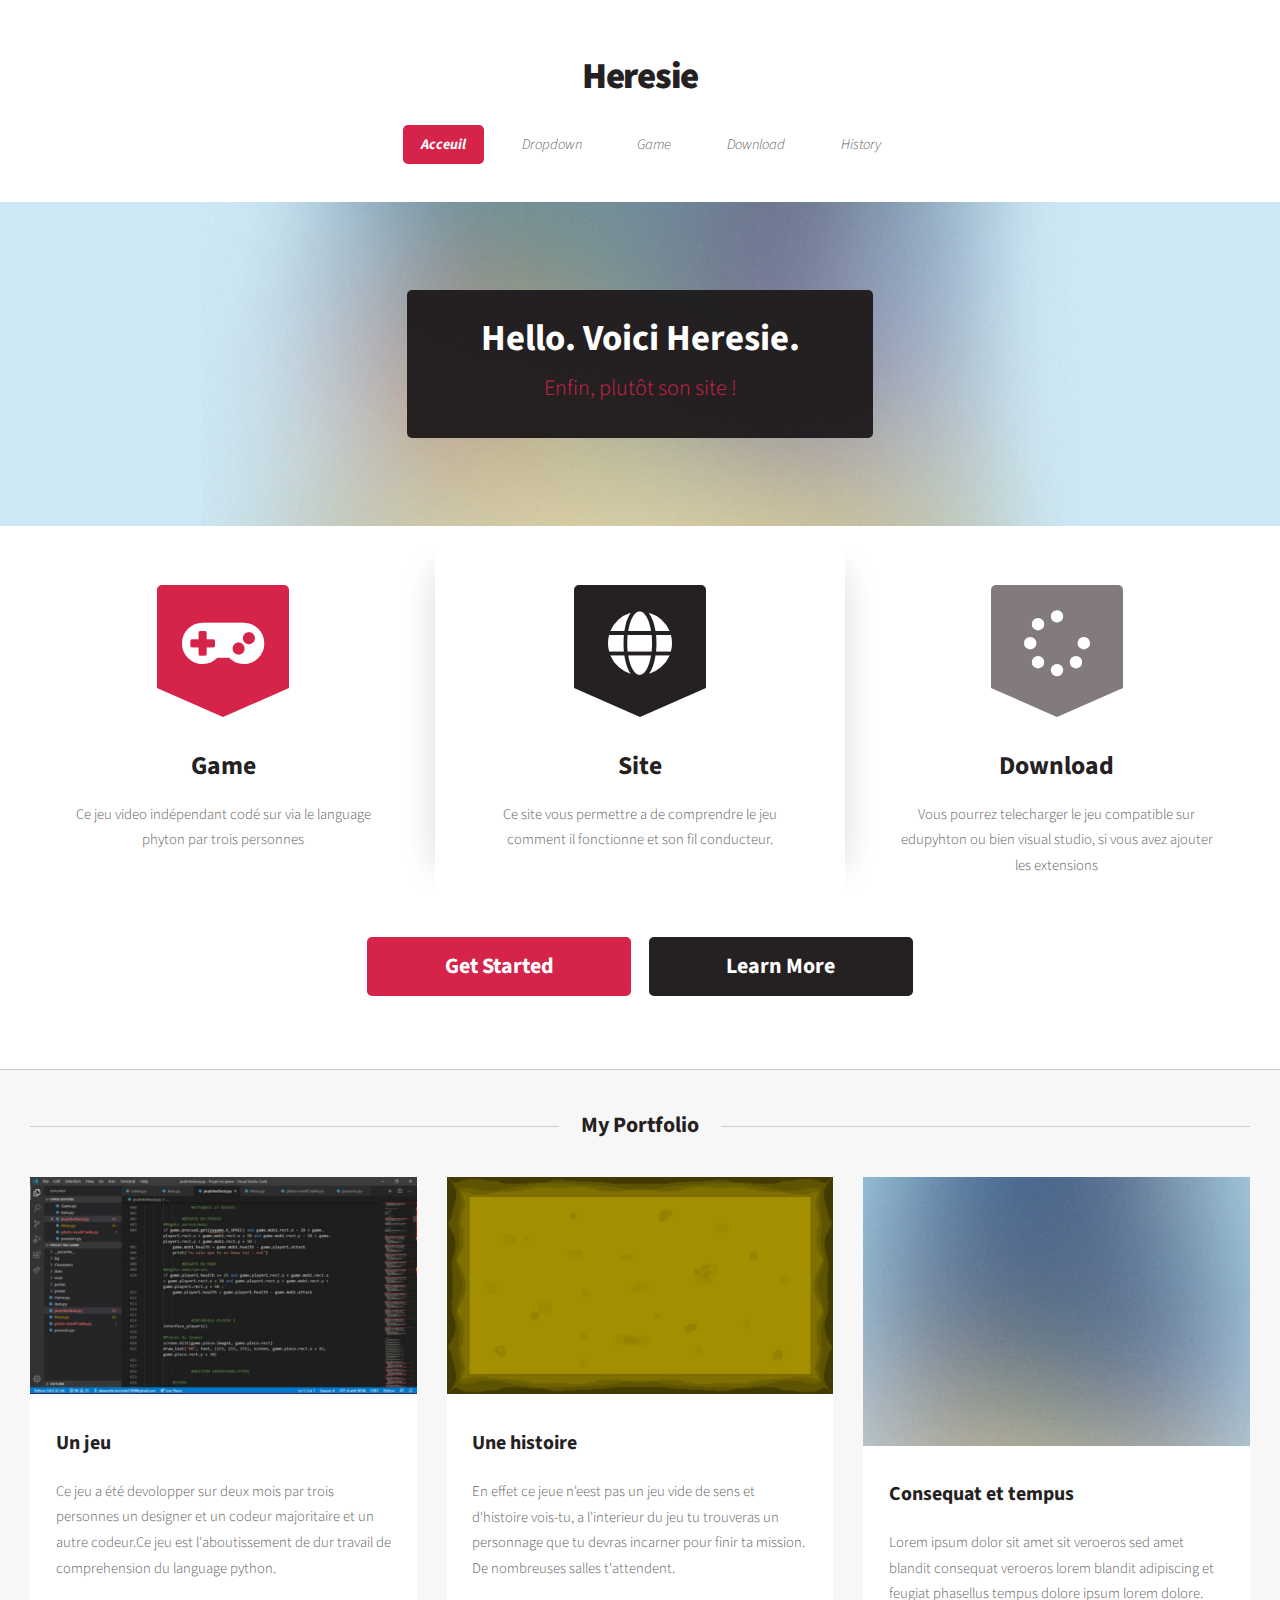
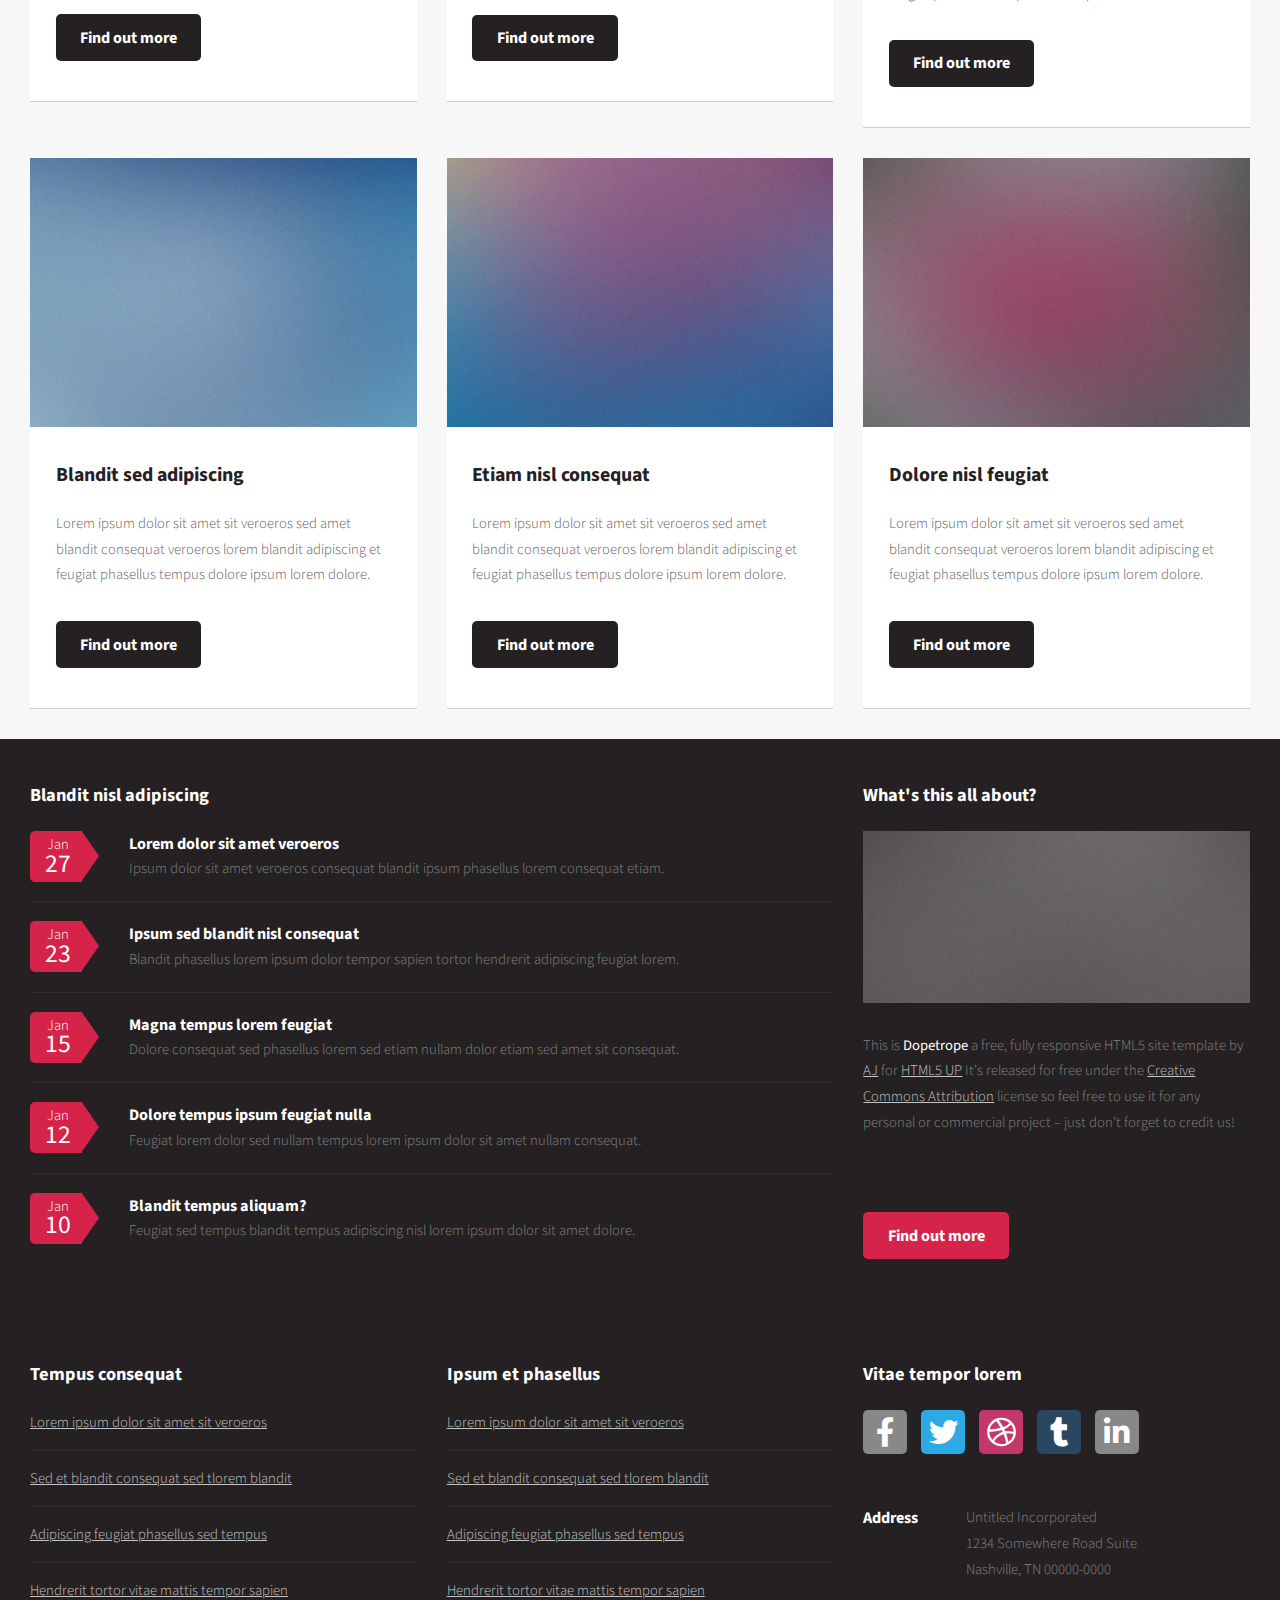
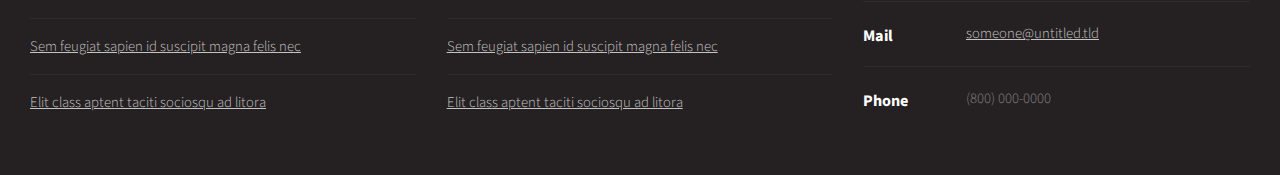
==== commit b8cb66b0: "Heresie V1.1" ====
--- a/index.html
+++ b/index.html
@@ -1,7 +1,7 @@
 <!DOCTYPE HTML>
 <html>
 	<head>
-		<title></title>
+		<title>Heresie</title>
 		<meta charset="utf-8" />
 		<meta name="viewport" content="width=device-width, initial-scale=1, user-scalable=no" />
 		<link rel="stylesheet" href="assets/css/main.css" />
@@ -38,9 +38,9 @@
 										<li><a href="#">Veroeros feugiat</a></li>
 									</ul>
 								</li>
-								<li><a href="left-sidebar.html">Left Sidebar</a></li>
-								<li><a href="right-sidebar.html">Right Sidebar</a></li>
-								<li><a href="no-sidebar.html">No Sidebar</a></li>
+								<li><a href="left-sidebar.html">Game</a></li>
+								<li><a href="right-sidebar.html">Download</a></li>
+								<li><a href="no-sidebar.html">History</a></li>
 							</ul>
 						</nav>
 
@@ -191,51 +191,6 @@
 											</div>
 										</div>
 									</section>
-
-							</div>
-							<div class="col-12">
-
-								<!-- Blog -->
-									<section>
-										<header class="major">
-											<h2>The Blog</h2>
-										</header>
-										<div class="row">
-											<div class="col-6 col-12-small">
-												<section class="box">
-													<a href="#" class="image featured"><img src="images/pic08.jpg" alt="" /></a>
-													<header>
-														<h3>Magna tempus consequat</h3>
-														<p>Posted 45 minutes ago</p>
-													</header>
-													<p>Lorem ipsum dolor sit amet sit veroeros sed et blandit consequat sed veroeros lorem et blandit adipiscing feugiat phasellus tempus hendrerit, tortor vitae mattis tempor, sapien sem feugiat sapien, id suscipit magna felis nec elit. Class aptent taciti sociosqu ad litora torquent per conubia nostra, per inceptos lorem ipsum dolor sit amet.</p>
-													<footer>
-														<ul class="actions">
-															<li><a href="#" class="button icon solid fa-file-alt">Continue Reading</a></li>
-															<li><a href="#" class="button alt icon solid fa-comment">33 comments</a></li>
-														</ul>
-													</footer>
-												</section>
-											</div>
-											<div class="col-6 col-12-small">
-												<section class="box">
-													<a href="#" class="image featured"><img src="images/pic09.jpg" alt="" /></a>
-													<header>
-														<h3>Aptent veroeros aliquam</h3>
-														<p>Posted 45 minutes ago</p>
-													</header>
-													<p>Lorem ipsum dolor sit amet sit veroeros sed et blandit consequat sed veroeros lorem et blandit adipiscing feugiat phasellus tempus hendrerit, tortor vitae mattis tempor, sapien sem feugiat sapien, id suscipit magna felis nec elit. Class aptent taciti sociosqu ad litora torquent per conubia nostra, per inceptos lorem ipsum dolor sit amet.</p>
-													<footer>
-														<ul class="actions">
-															<li><a href="#" class="button icon solid fa-file-alt">Continue Reading</a></li>
-															<li><a href="#" class="button alt icon solid fa-comment">33 comments</a></li>
-														</ul>
-													</footer>
-												</section>
-											</div>
-										</div>
-									</section>
-
 							</div>
 						</div>
 					</div>
